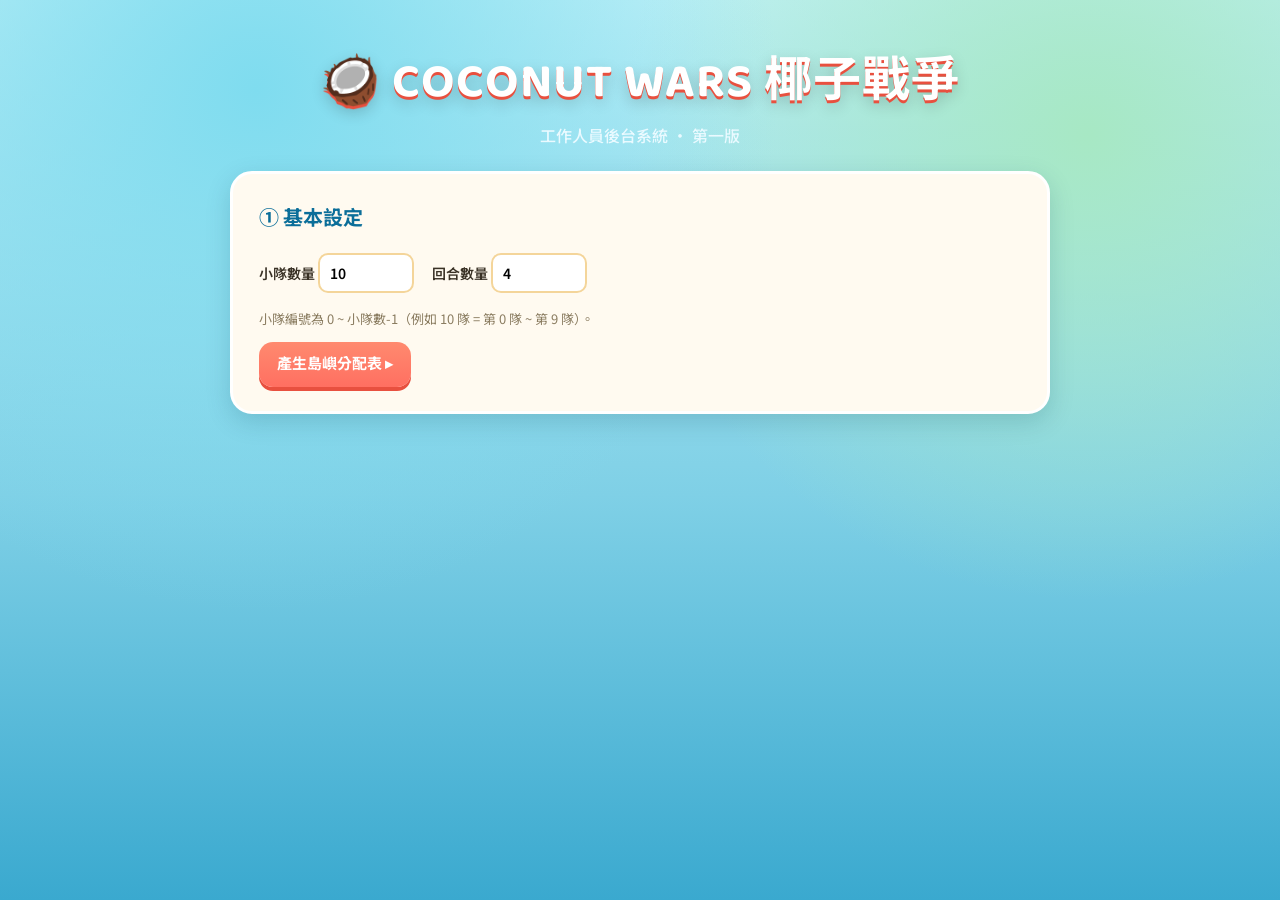
==== index.html @ 9699f63f "COCONUT WARS 椰子戰爭後台系統：可運作第一版 - 完整結算引擎（結盟合法集合、四階衝突裁決、開戰戰損、資源發放、利息與救濟） - 海島風情盤面：島嶼持續顯示佔領與兵力、地圖內沙灘兵營帳篷、" ====
<!DOCTYPE html>
<html lang="zh-Hant">
<head>
  <meta charset="UTF-8">
  <meta name="viewport" content="width=device-width, initial-scale=1.0">
  <title>🥥 COCONUT WARS 椰子戰爭 · 後台系統</title>
  <link rel="preconnect" href="https://fonts.googleapis.com">
  <link href="https://fonts.googleapis.com/css2?family=Baloo+2:wght@500;700;800&family=Noto+Sans+TC:wght@400;500;700&display=swap" rel="stylesheet">
  <link rel="stylesheet" href="assets/css/style.css">
</head>
<body>
  <div id="app"></div>
  <script type="module" src="assets/js/main.js"></script>
</body>
</html>
---- assets/css/style.css ----
/* =========================================================
   COCONUT WARS — 海島風情樣式
   ========================================================= */
:root {
  --sea-deep: #0b6e99;
  --sea: #1899c4;
  --sea-light: #58c4e0;
  --sand: #fdeecb;
  --sand-deep: #f4d59a;
  --coral: #ff6f61;
  --coral-deep: #e8503f;
  --leaf: #3cb371;
  --sun: #ffc23c;
  --ink: #3a3226;
  --card: #fffaf0;
  --shadow: 0 8px 24px rgba(11, 70, 90, .18);
  font-family: "Noto Sans TC", system-ui, sans-serif;
}

* { box-sizing: border-box; }
body {
  margin: 0;
  color: var(--ink);
  background:
    radial-gradient(circle at 20% 10%, #7fdcef 0%, transparent 40%),
    radial-gradient(circle at 85% 15%, #a7e8c4 0%, transparent 35%),
    linear-gradient(180deg, #bff0f7 0%, #7fd0e6 55%, #3aa9cf 100%);
  background-attachment: fixed;
  min-height: 100vh;
}
h1, h2, h3, .title, .btn { font-family: "Baloo 2", "Noto Sans TC", sans-serif; }

/* ---------- 通用 ---------- */
.btn {
  border: none; cursor: pointer; border-radius: 14px;
  padding: 10px 18px; font-size: 15px; font-weight: 700;
  background: #fff; color: var(--ink);
  box-shadow: 0 3px 0 rgba(0,0,0,.12); transition: transform .08s, filter .15s;
}
.btn:hover { filter: brightness(1.05); }
.btn:active { transform: translateY(2px); box-shadow: 0 1px 0 rgba(0,0,0,.12); }
.btn.primary { background: linear-gradient(180deg, #ff8a6f, var(--coral)); color: #fff; box-shadow: 0 4px 0 var(--coral-deep); }
.btn.big { font-size: 18px; padding: 14px 28px; margin-top: 18px; }
.btn.tpl { background: linear-gradient(180deg, #fff, #fff2d6); font-size: 14px; padding: 8px 12px; box-shadow: 0 3px 0 var(--sand-deep); }
.hidden { display: none !important; }

/* ---------- 設定畫面 ---------- */
.setup, .final { max-width: 860px; margin: 0 auto; padding: 32px 20px 80px; }
.title { text-align: center; font-size: clamp(30px, 5vw, 48px); color: #fff; margin: 8px 0 2px;
  text-shadow: 0 3px 0 var(--coral-deep), 0 6px 16px rgba(0,0,0,.2); letter-spacing: 1px; }
.subtitle { text-align: center; color: #eafaff; margin: 0 0 24px; font-weight: 500; }
.card {
  background: var(--card); border-radius: 22px; padding: 24px 26px; margin-bottom: 20px;
  box-shadow: var(--shadow); border: 3px solid #fff;
}
.card h2 { margin: 4px 0 14px; font-size: 20px; color: var(--sea-deep); }
.card .row { display: flex; gap: 18px; flex-wrap: wrap; margin-bottom: 16px; }
label { font-weight: 600; font-size: 14px; }
input, select {
  font: inherit; padding: 8px 10px; border-radius: 10px; border: 2px solid var(--sand-deep);
  background: #fff; margin-top: 4px; display: inline-block; max-width: 100%;
}
input[type=number] { width: 96px; }
.hint { font-size: 13px; color: #8a7c60; margin: 4px 0 14px; }

.assign-grid { display: grid; grid-template-columns: repeat(auto-fill, minmax(150px, 1fr)); gap: 12px; margin-bottom: 8px; }
.assign-item {
  background: #fff; border-radius: 16px; padding: 10px; text-align: center;
  border: 2px solid var(--sand-deep); box-shadow: 0 3px 8px rgba(0,0,0,.06);
}
.assign-item img { width: 64px; height: 64px; object-fit: contain; }
.assign-item.money, .assign-item.arsenal { background: #fff6e0; border-color: var(--sun); }
.ai-label { display: block; font-weight: 700; margin: 4px 0; }
.ai-note { font-size: 11px; color: #b58b2e; }
.assign-item select { width: 100%; }
.total-grid { display: grid; grid-template-columns: repeat(auto-fill, minmax(150px, 1fr)); gap: 10px; }
.total-item { display: flex; flex-direction: column; font-size: 13px; }

/* ---------- 遊戲主畫面 ---------- */
.topbar {
  display: flex; align-items: center; justify-content: space-between; gap: 16px;
  padding: 12px 22px; background: rgba(255,255,255,.85); backdrop-filter: blur(6px);
  position: sticky; top: 0; z-index: 50; box-shadow: 0 2px 12px rgba(0,0,0,.1);
}
.tb-left b { color: var(--coral-deep); }
.tb-mid { font-size: 15px; }
.tag { font-size: 12px; padding: 3px 8px; border-radius: 999px; margin-left: 8px; font-weight: 700; }
.tag.open { background: #d6f5e2; color: #1c8a4e; }
.tag.closed { background: #ffe0d8; color: var(--coral-deep); }

/* 單螢幕外框：不讓整頁捲動，改由側欄內部捲動 */
.app-shell { height: 100vh; display: flex; flex-direction: column; overflow: hidden; }
.app-shell .topbar { padding: 8px 18px; }

.layout { flex: 1; min-height: 0; display: grid; grid-template-columns: 1fr 360px; gap: 12px; padding: 10px; }
.view-display .layout { grid-template-columns: 1fr 320px; }
@media (max-width: 1000px) { .layout { grid-template-columns: 1fr; } }

/* 地圖 */
.board { position: relative; display: flex; align-items: center; justify-content: center; min-width: 0; min-height: 0; }
.sidebar { overflow-y: auto; min-height: 0; padding-right: 2px; }
.ocean {
  position: relative; width: 100%; aspect-ratio: 1 / 1;
  border-radius: 26px; overflow: hidden; border: 4px solid #fff;
  background:
    radial-gradient(circle at 30% 25%, rgba(255,255,255,.25) 0 3px, transparent 4px),
    radial-gradient(circle at 70% 60%, rgba(255,255,255,.2) 0 2px, transparent 3px),
    repeating-linear-gradient(115deg, rgba(255,255,255,.05) 0 20px, transparent 20px 42px),
    linear-gradient(180deg, #37b3d6, #1683ad 60%, #0d6d92);
  box-shadow: var(--shadow);
}
.island {
  position: absolute; transform: translate(-50%, -50%);
  width: calc(var(--u, 700px) * 0.15); text-align: center; cursor: default;
  transition: transform .12s;
}
.island:hover { transform: translate(-50%, -50%) scale(1.12); z-index: 20; }
.island.small { width: calc(var(--u, 700px) * 0.11); }
.island.money, .island.arsenal { width: calc(var(--u, 700px) * 0.13); }
.island img { width: 100%; filter: drop-shadow(0 6px 6px rgba(0,0,0,.28)); user-select: none; }
.island.locked img { filter: grayscale(1) brightness(.45) drop-shadow(0 4px 4px rgba(0,0,0,.4)); }
.isl-tag {
  display: inline-block; font-family: "Baloo 2"; font-weight: 700; font-size: 12px;
  background: #fff; color: var(--ink); padding: 1px 8px; border-radius: 999px;
  margin-top: -6px; box-shadow: 0 2px 4px rgba(0,0,0,.2); border: 2px solid var(--owner);
}
.isl-owner {
  display: inline-flex; align-items: center; gap: 3px; margin-top: 2px;
  font-family: "Baloo 2"; font-weight: 700; font-size: 11px;
  background: rgba(255,255,255,.92); color: var(--ink);
  padding: 1px 7px; border-radius: 999px; box-shadow: 0 2px 4px rgba(0,0,0,.25);
  border: 2px solid var(--owner); white-space: nowrap;
}
.isl-pop {
  position: absolute; bottom: 100%; left: 50%; transform: translateX(-50%);
  background: var(--ink); color: #fff; font-size: 12px; line-height: 1.5;
  padding: 8px 10px; border-radius: 10px; white-space: nowrap; opacity: 0; pointer-events: none;
  transition: opacity .15s; z-index: 30; margin-bottom: 6px;
}
.island:hover .isl-pop { opacity: 1; }

/* 側欄 */
.sidebar { display: flex; flex-direction: column; gap: 14px; }
.panel { background: var(--card); border-radius: 18px; padding: 14px 16px; box-shadow: var(--shadow); border: 3px solid #fff; }
.panel h3 { margin: 0 0 10px; font-size: 16px; color: var(--sea-deep); }

.rank-table { width: 100%; border-collapse: collapse; font-size: 13px; }
.rank-table th { text-align: left; color: #9a8a68; font-weight: 700; border-bottom: 2px solid var(--sand-deep); padding: 4px; }
.rank-table td { padding: 5px 4px; border-bottom: 1px dashed #eadfc4; }
.dot { display: inline-block; width: 10px; height: 10px; border-radius: 50%; margin-right: 5px; vertical-align: middle; }

.team-select { width: 100%; margin-bottom: 10px; font-weight: 700; }
.templates { display: flex; flex-wrap: wrap; gap: 6px; margin-bottom: 8px; }
.cmd-form { margin-top: 8px; }
.form-title { font-size: 13px; line-height: 1.7; margin-bottom: 4px; }
.frow { display: flex; flex-wrap: wrap; gap: 8px; align-items: flex-end; margin: 6px 0; }
.frow label { font-size: 12px; display: flex; flex-direction: column; }
.frow input[type=number] { width: 84px; }
.chk-label { font-size: 12px; font-weight: 700; }
.chks { display: inline-flex; flex-wrap: wrap; gap: 4px; }
.chk { background: #fff; border: 2px solid var(--sand-deep); border-radius: 8px; padding: 2px 6px; font-size: 12px; cursor: pointer; }
.add-cmd { margin-top: 6px; font-size: 13px; padding: 7px 14px; }

.cmd-list { margin-top: 10px; }
.cl-head { font-size: 12px; color: #9a8a68; margin-bottom: 4px; }
.cl-item { display: flex; justify-content: space-between; align-items: center; gap: 8px;
  background: #fff; border-radius: 10px; padding: 6px 10px; margin-bottom: 5px; font-size: 13px; box-shadow: 0 2px 5px rgba(0,0,0,.05); }
.cl-item .del { border: none; background: #ffe0d8; color: var(--coral-deep); border-radius: 8px; cursor: pointer; font-weight: 700; padding: 2px 8px; }

.flash { margin-top: 6px; font-size: 12px; color: var(--coral-deep); font-weight: 700; opacity: 0; transition: opacity .2s; }
.flash.show { opacity: 1; }

/* 結算紀錄 */
.log { max-height: 320px; overflow-y: auto; }
.log-h { font-weight: 700; font-size: 13px; margin: 8px 0 4px; color: var(--sea-deep); }
.log-line { font-size: 12.5px; line-height: 1.6; padding: 3px 6px; border-radius: 6px; }
.log-line:nth-child(even) { background: #fff4d9; }

/* 最終畫面 */
.podium { max-width: 480px; margin: 20px auto 0; }
.final-row {
  display: flex; align-items: center; gap: 12px; background: var(--card);
  border-radius: 16px; padding: 14px 18px; margin-bottom: 10px; border-left: 8px solid;
  box-shadow: var(--shadow); font-size: 18px;
}
.fr-medal { font-size: 24px; width: 34px; }
.fr-name { font-weight: 700; }
.fr-score { margin-left: auto; font-family: "Baloo 2"; font-weight: 800; color: var(--coral-deep); }
.final .btn { display: block; margin: 24px auto 0; }

/* ---------- 地圖下方沙灘 + 兵營帳篷 ---------- */
.beach {
  position: absolute; left: 0; right: 0; bottom: 0; height: 27%;
  background:
    radial-gradient(circle at 12% 60%, rgba(255,255,255,.35) 0 3px, transparent 4px),
    radial-gradient(circle at 78% 45%, rgba(255,255,255,.3) 0 2px, transparent 3px),
    linear-gradient(180deg, rgba(88,196,224,.15) 0%, #f6dca0 16%, #eec981 100%);
  border-top: 3px dashed rgba(255,255,255,.6);
  display: flex; flex-direction: column; justify-content: flex-end; padding: 0 2% 2.4%;
}
.beach-label { font-family: "Baloo 2"; font-weight: 800; color: #7a5a1e; font-size: 15px; margin: 0 0 6px 6px; text-shadow: 0 1px 0 rgba(255,255,255,.6); }
.hut-row { display: flex; gap: 1%; justify-content: space-between; align-items: flex-end; }
.hut { flex: 1; min-width: 0; text-align: center; position: relative; transition: transform .12s; }
.hut:hover { transform: translateY(-5px); }
.hut-roof {
  width: 0; height: 0; margin: 0 auto;
  border-left: 26px solid transparent; border-right: 26px solid transparent;
  border-bottom: 20px solid var(--c);
  filter: drop-shadow(0 2px 2px rgba(0,0,0,.25));
}
.hut-body {
  background: #fffaf0; border: 2.5px solid var(--c); border-top: none;
  border-radius: 0 0 9px 9px; padding: 3px 2px 5px; margin: 0 auto; max-width: 56px;
  display: flex; flex-direction: column; line-height: 1.15; box-shadow: 0 3px 0 rgba(0,0,0,.1);
}
.hut-team { font-family: "Baloo 2"; font-weight: 800; font-size: 15px; color: var(--c); }
.hut-troops { font-family: "Baloo 2"; font-weight: 700; font-size: 11px; color: var(--coral-deep); }

/* ---------- 指令輸入（選 + 打 同時顯示）---------- */
.mode-pick, .mode-type { background: #fff8e6; border: 2px solid var(--sand-deep); border-radius: 12px; padding: 8px 10px; margin-top: 8px; }
.mode-cap { font-family: "Baloo 2"; font-weight: 800; font-size: 12px; color: var(--sea-deep); margin-bottom: 6px; }
.type-row { display: flex; gap: 6px; align-items: center; }
.cmd-typed { flex: 1; min-width: 0; font-size: 15px; padding: 8px 10px; border-radius: 10px; border: 2px solid var(--sea-light); }
.type-row .btn { white-space: nowrap; }
.add-sel, .add-typed { margin-top: 6px; font-size: 13px; padding: 6px 12px; }
.type-row .add-typed { margin-top: 0; }

.btn.ghost { background: #fff; color: var(--sea-deep); box-shadow: 0 3px 0 var(--sand-deep); }

/* ---------- 播放視窗等待畫面 ---------- */
.waiting { flex: 1; display: flex; align-items: center; justify-content: center; }
.waiting-inner { text-align: center; }
.wait-emoji { font-size: 72px; animation: bob 2s ease-in-out infinite; }
@keyframes bob { 0%,100% { transform: translateY(0); } 50% { transform: translateY(-12px); } }

/* ---------- 播放視窗：加大字級 ---------- */
.view-display .isl-tag { font-size: 13px; }
.view-display .isl-owner { font-size: 12px; }
.view-display .panel h3 { font-size: 18px; }
.view-display .rank-table { font-size: 15px; }
.view-display .beach-label { font-size: 17px; }
.view-display .hut-team { font-size: 16px; }
.form-title code { background: #fff; border: 1px solid var(--sand-deep); border-radius: 6px; padding: 1px 6px; font-size: 12px; }
.ref { margin-top: 10px; font-size: 12px; }
.ref summary { cursor: pointer; color: var(--sea-deep); font-weight: 700; }
.ref-body { margin-top: 6px; line-height: 1.8; color: #6a5f48; background: #fff8e6; border-radius: 10px; padding: 8px 10px; }

/* ---------- 結算動畫 ---------- */
.anim-overlay { position: fixed; inset: 0; z-index: 999; pointer-events: none; overflow: hidden; }
.phase-banner {
  position: fixed; top: 76px; left: 50%; transform: translateX(-50%) translateY(-20px);
  font-family: "Baloo 2"; font-weight: 800; font-size: 22px; color: #fff;
  padding: 10px 30px; border-radius: 999px; box-shadow: 0 8px 24px rgba(0,0,0,.3);
  opacity: 0; transition: opacity .3s, transform .3s; letter-spacing: 1px;
}
.phase-banner.show { opacity: 1; transform: translateX(-50%) translateY(0); }

/* 結算實況跑馬燈（顯示在動畫上層，主控台與播放視窗都會出現）*/
.anim-feed {
  position: fixed; left: 20px; bottom: 20px; z-index: 1002;
  width: min(380px, 42vw); max-height: 46vh; display: flex; flex-direction: column;
  background: rgba(24, 34, 40, .9); color: #fff; border-radius: 16px;
  box-shadow: 0 10px 30px rgba(0,0,0,.35); border: 2px solid rgba(255,255,255,.15);
  backdrop-filter: blur(4px); overflow: hidden; pointer-events: none;
}
.feed-title {
  font-family: "Baloo 2"; font-weight: 800; font-size: 15px; padding: 9px 14px;
  background: rgba(255,255,255,.1); letter-spacing: 1px; flex: 0 0 auto;
}
.feed-body { overflow-y: auto; padding: 6px 12px 10px; scroll-behavior: smooth; }
.feed-group { opacity: 0; transform: translateY(8px); transition: opacity .4s, transform .4s; margin-top: 8px; }
.feed-group.show { opacity: 1; transform: translateY(0); }
.feed-h { font-family: "Baloo 2"; font-weight: 800; font-size: 13.5px; margin: 2px 0 3px; }
.feed-line { font-size: 13px; line-height: 1.55; padding: 2px 4px; border-radius: 6px; }
.feed-line:nth-child(even) { background: rgba(255,255,255,.06); }

.token {
  position: fixed; transform: translate(-50%, -50%); z-index: 1000;
  display: flex; flex-direction: column; align-items: center; line-height: 1;
  transition: left 1.3s cubic-bezier(.4,.05,.35,1), top 1.3s cubic-bezier(.4,.05,.35,1), opacity .4s, transform .4s;
  filter: drop-shadow(0 3px 4px rgba(0,0,0,.35));
}
.token .tok-icon { font-size: 26px; }
.token b {
  font-family: "Baloo 2"; font-size: 11px; color: #fff; background: var(--c);
  padding: 0 6px; border-radius: 999px; margin-top: -3px; box-shadow: 0 1px 3px rgba(0,0,0,.4);
}

.flag-pop {
  position: fixed; transform: translate(-50%, -10px) scale(.3); z-index: 1000;
  font-size: 30px; opacity: 0; transition: transform .4s cubic-bezier(.2,1.6,.5,1), opacity .3s;
  display: flex; flex-direction: column; align-items: center; line-height: 1;
}
.flag-pop.show { transform: translate(-50%, -46px) scale(1); opacity: 1; }
.flag-pop b { font-family: "Baloo 2"; font-size: 12px; color: #fff; background: var(--c); padding: 0 6px; border-radius: 999px; margin-top: -6px; }

.clash {
  position: fixed; transform: translate(-50%, -50%) scale(.2); z-index: 1001;
  font-size: 60px; opacity: 0; transition: transform .35s cubic-bezier(.2,1.6,.5,1), opacity .35s;
}
.clash.show { transform: translate(-50%, -50%) scale(1.15); opacity: 1; }

.coconut-rise {
  position: fixed; transform: translate(-50%, -50%); z-index: 1000;
  font-family: "Baloo 2"; font-weight: 800; font-size: 18px; color: #7a5a1e;
  background: rgba(255,255,255,.9); padding: 2px 10px; border-radius: 999px;
  box-shadow: 0 3px 8px rgba(0,0,0,.2); opacity: 0; transition: transform 1.2s ease-out, opacity 1.2s;
}
.coconut-rise.show { transform: translate(-50%, -130%); opacity: 1; }

.btn:disabled { filter: grayscale(.5) brightness(.9); cursor: default; }
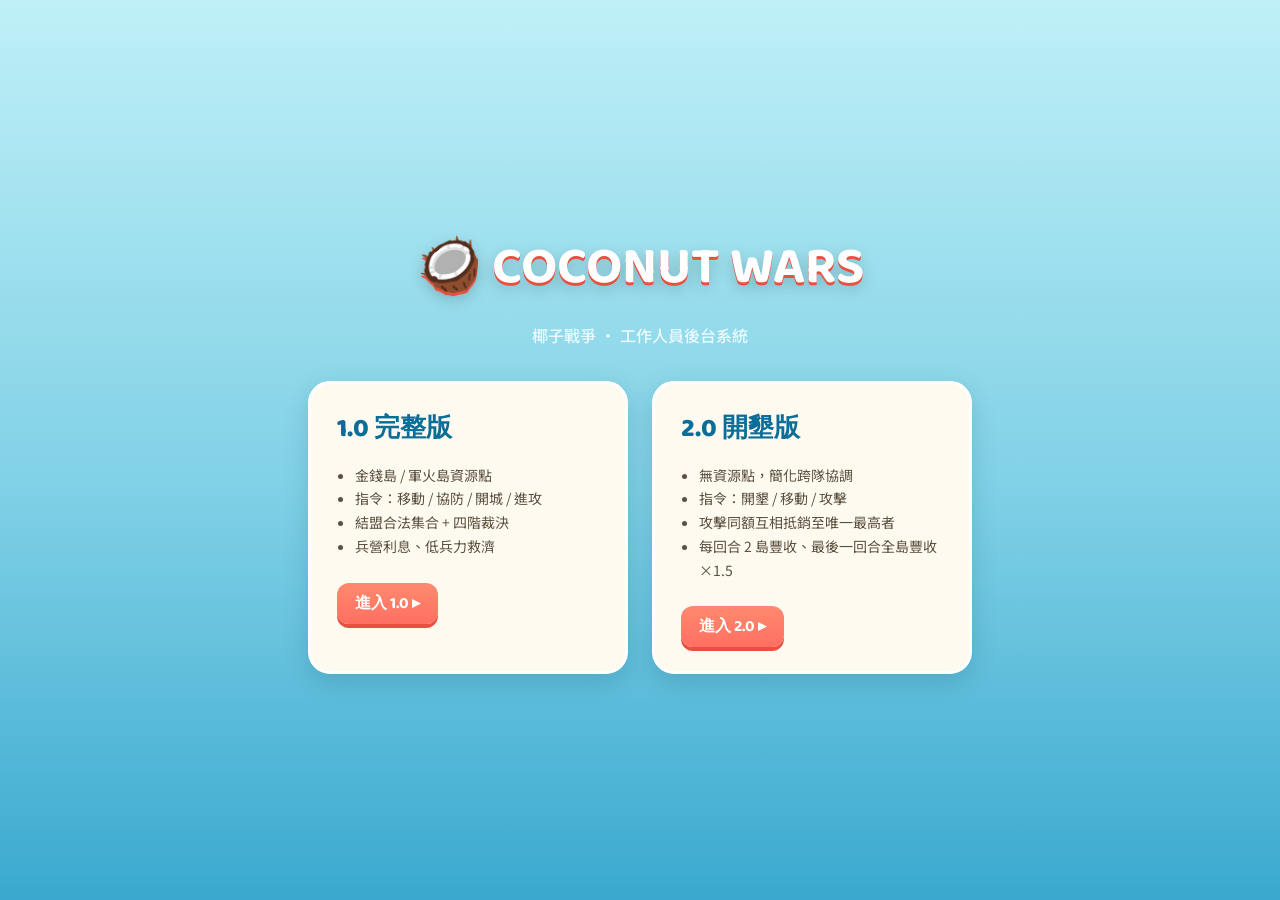
==== commit 603ffae3: "分版本 1.0/2.0，新增 2.0 開墾版 - 專案改為 1.0/（完整版，原封不動）與 2.0/（開墾版），加根目錄版本選擇頁 - 2.0：移除金錢島/軍火島與協防結盟，指令改為 開墾/移動/攻擊" ====
--- a/index.html
+++ b/index.html
@@ -3,13 +3,55 @@
 <head>
   <meta charset="UTF-8">
   <meta name="viewport" content="width=device-width, initial-scale=1.0">
-  <title>🥥 COCONUT WARS 椰子戰爭 · 後台系統</title>
-  <link rel="preconnect" href="https://fonts.googleapis.com">
+  <title>🥥 COCONUT WARS · 版本選擇</title>
   <link href="https://fonts.googleapis.com/css2?family=Baloo+2:wght@500;700;800&family=Noto+Sans+TC:wght@400;500;700&display=swap" rel="stylesheet">
-  <link rel="stylesheet" href="assets/css/style.css">
+  <style>
+    * { box-sizing: border-box; }
+    body {
+      margin: 0; min-height: 100vh; font-family: "Noto Sans TC", sans-serif; color: #3a3226;
+      display: flex; flex-direction: column; align-items: center; justify-content: center; gap: 28px; padding: 40px 20px;
+      background: linear-gradient(180deg, #bff0f7 0%, #7fd0e6 55%, #3aa9cf 100%);
+    }
+    h1 { font-family: "Baloo 2"; font-size: clamp(30px, 6vw, 52px); color: #fff; margin: 0;
+      text-shadow: 0 3px 0 #e8503f, 0 6px 16px rgba(0,0,0,.2); }
+    .sub { color: #eafaff; margin: -14px 0 6px; font-weight: 500; }
+    .cards { display: flex; gap: 24px; flex-wrap: wrap; justify-content: center; }
+    .card {
+      display: block; width: 320px; background: #fffaf0; border-radius: 22px; padding: 24px 26px;
+      text-decoration: none; color: inherit; border: 3px solid #fff; box-shadow: 0 8px 24px rgba(11,70,90,.18);
+      transition: transform .12s, box-shadow .12s;
+    }
+    .card:hover { transform: translateY(-6px); box-shadow: 0 14px 32px rgba(11,70,90,.28); }
+    .ver { font-family: "Baloo 2"; font-weight: 800; font-size: 26px; color: #0b6e99; }
+    .card ul { padding-left: 18px; line-height: 1.7; font-size: 14px; color: #5a5040; }
+    .go { display: inline-block; margin-top: 10px; font-family: "Baloo 2"; font-weight: 700;
+      background: linear-gradient(180deg, #ff8a6f, #ff6f61); color: #fff; padding: 8px 18px; border-radius: 12px; box-shadow: 0 4px 0 #e8503f; }
+  </style>
 </head>
 <body>
-  <div id="app"></div>
-  <script type="module" src="assets/js/main.js"></script>
+  <h1>🥥 COCONUT WARS</h1>
+  <p class="sub">椰子戰爭 · 工作人員後台系統</p>
+  <div class="cards">
+    <a class="card" href="1.0/index.html">
+      <div class="ver">1.0 完整版</div>
+      <ul>
+        <li>金錢島 / 軍火島資源點</li>
+        <li>指令：移動 / 協防 / 開城 / 進攻</li>
+        <li>結盟合法集合 + 四階裁決</li>
+        <li>兵營利息、低兵力救濟</li>
+      </ul>
+      <span class="go">進入 1.0 ▸</span>
+    </a>
+    <a class="card" href="2.0/index.html">
+      <div class="ver">2.0 開墾版</div>
+      <ul>
+        <li>無資源點，簡化跨隊協調</li>
+        <li>指令：開墾 / 移動 / 攻擊</li>
+        <li>攻擊同額互相抵銷至唯一最高者</li>
+        <li>每回合 2 島豐收、最後一回合全島豐收 ×1.5</li>
+      </ul>
+      <span class="go">進入 2.0 ▸</span>
+    </a>
+  </div>
 </body>
 </html>
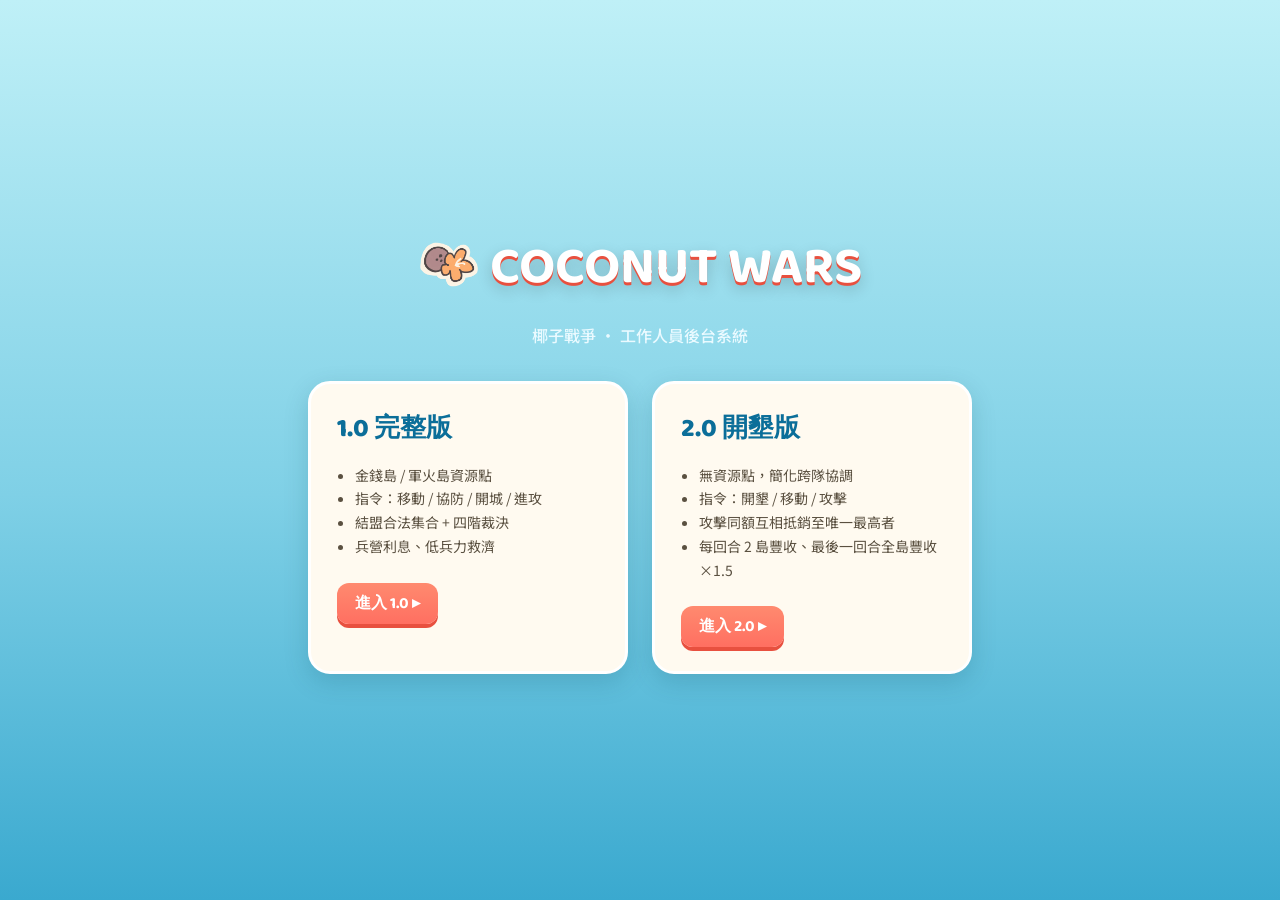
==== commit 40dc0d75: "2.0 首頁椰子改用圖片素材；修正島嶼產出椰子被壓扁 - index.html：版本選擇頁 <h1> 的 🥥 改用 coconut.png - style.css：.island img → .isl" ====
--- a/index.html
+++ b/index.html
@@ -14,6 +14,7 @@
     }
     h1 { font-family: "Baloo 2"; font-size: clamp(30px, 6vw, 52px); color: #fff; margin: 0;
       text-shadow: 0 3px 0 #e8503f, 0 6px 16px rgba(0,0,0,.2); }
+    h1 img { height: 0.9em; width: auto; vertical-align: -0.12em; }
     .sub { color: #eafaff; margin: -14px 0 6px; font-weight: 500; }
     .cards { display: flex; gap: 24px; flex-wrap: wrap; justify-content: center; }
     .card {
@@ -29,7 +30,7 @@
   </style>
 </head>
 <body>
-  <h1>🥥 COCONUT WARS</h1>
+  <h1><img src="2.0/assets/img/coconut.png" alt=""> COCONUT WARS</h1>
   <p class="sub">椰子戰爭 · 工作人員後台系統</p>
   <div class="cards">
     <a class="card" href="1.0/index.html">
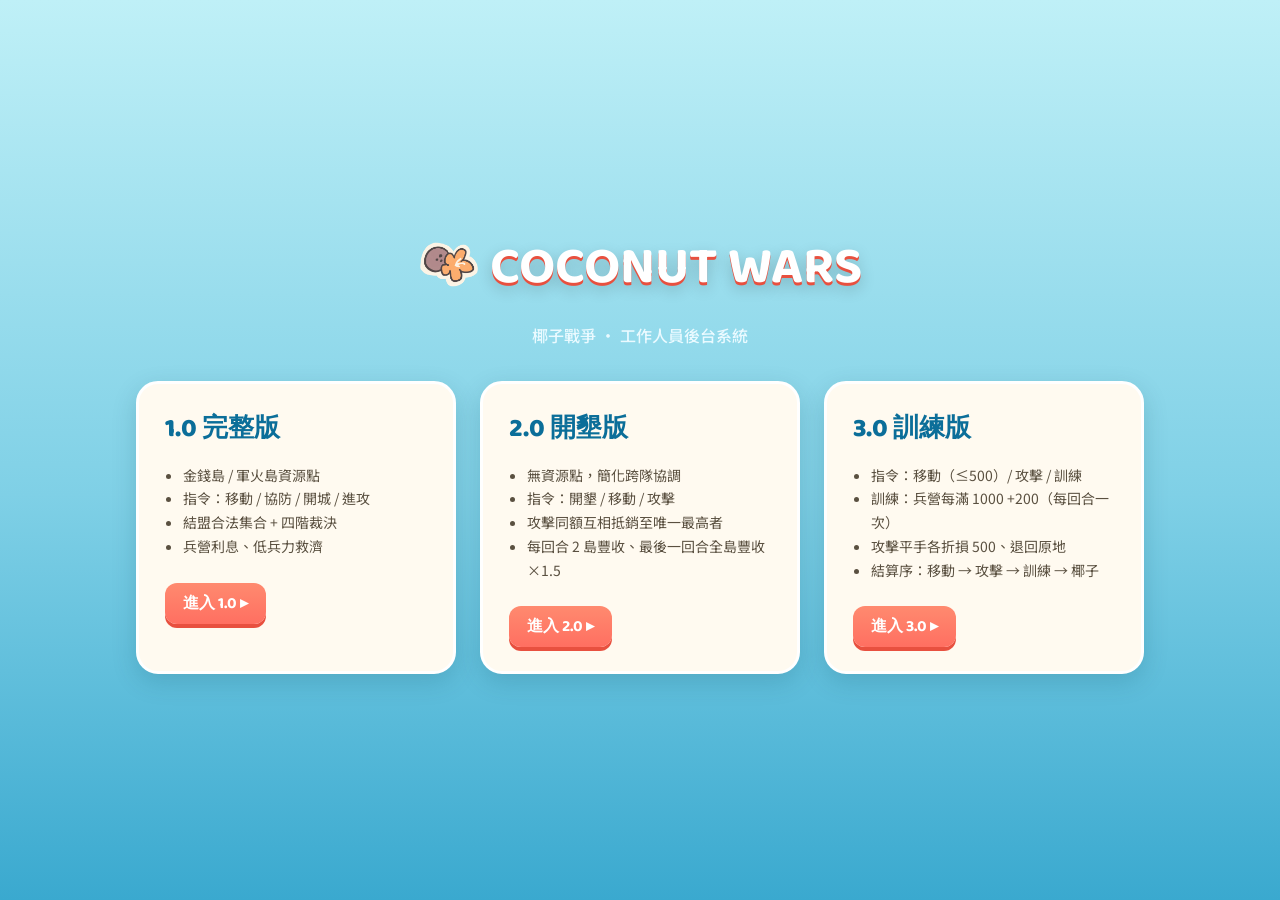
==== commit 598e928d: "新增 3.0 訓練版 + 2.0 版面放大微調 3.0（訓練版）： - 指令改為 移動 / 攻擊 / 訓練（移除開墾） - 移動每指令上限 500，第一回合不限；攻擊平手各折損 500、退回原出發地 " ====
--- a/index.html
+++ b/index.html
@@ -53,6 +53,16 @@
       </ul>
       <span class="go">進入 2.0 ▸</span>
     </a>
+    <a class="card" href="3.0/index.html">
+      <div class="ver">3.0 訓練版</div>
+      <ul>
+        <li>指令：移動（≤500）/ 攻擊 / 訓練</li>
+        <li>訓練：兵營每滿 1000 +200（每回合一次）</li>
+        <li>攻擊平手各折損 500、退回原地</li>
+        <li>結算序：移動 → 攻擊 → 訓練 → 椰子</li>
+      </ul>
+      <span class="go">進入 3.0 ▸</span>
+    </a>
   </div>
 </body>
 </html>
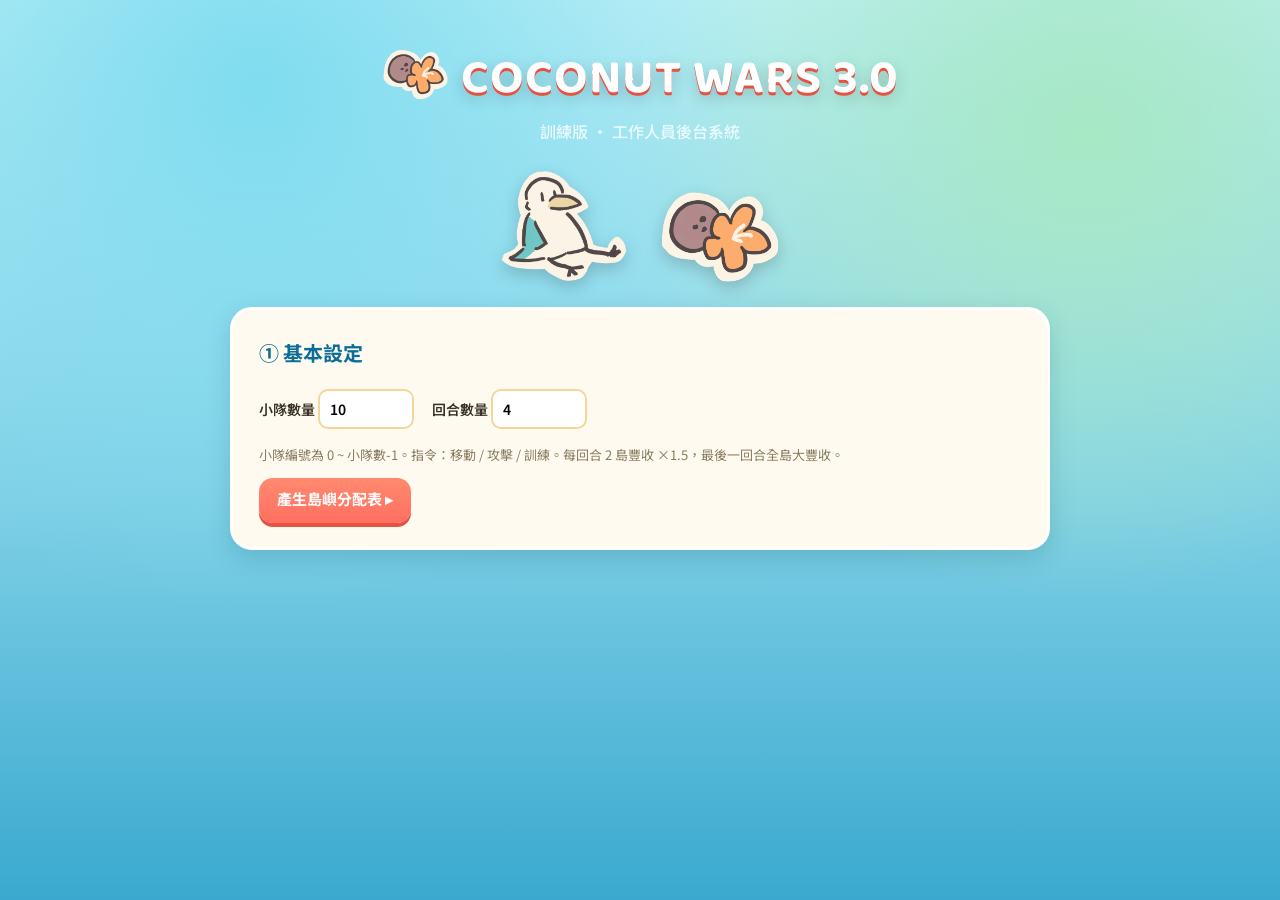
==== commit 6d08f805: "3.0 主持人步進結算模式 + 部署設定（首頁導向 3.0） - 結算改為主持人手動步進（空白鍵/下一步逐格揭曉），播放視窗同步 - 單島「對戰揭曉」大字卡（參戰兵力→逐步結果→佔領閃光） - 回合回" ====
--- a/index.html
+++ b/index.html
@@ -3,66 +3,18 @@
 <head>
   <meta charset="UTF-8">
   <meta name="viewport" content="width=device-width, initial-scale=1.0">
-  <title>🥥 COCONUT WARS · 版本選擇</title>
-  <link href="https://fonts.googleapis.com/css2?family=Baloo+2:wght@500;700;800&family=Noto+Sans+TC:wght@400;500;700&display=swap" rel="stylesheet">
+  <title>🥥 COCONUT WARS 3.0</title>
+  <meta http-equiv="refresh" content="0; url=3.0/">
+  <link rel="canonical" href="3.0/">
   <style>
-    * { box-sizing: border-box; }
-    body {
-      margin: 0; min-height: 100vh; font-family: "Noto Sans TC", sans-serif; color: #3a3226;
-      display: flex; flex-direction: column; align-items: center; justify-content: center; gap: 28px; padding: 40px 20px;
-      background: linear-gradient(180deg, #bff0f7 0%, #7fd0e6 55%, #3aa9cf 100%);
-    }
-    h1 { font-family: "Baloo 2"; font-size: clamp(30px, 6vw, 52px); color: #fff; margin: 0;
-      text-shadow: 0 3px 0 #e8503f, 0 6px 16px rgba(0,0,0,.2); }
-    h1 img { height: 0.9em; width: auto; vertical-align: -0.12em; }
-    .sub { color: #eafaff; margin: -14px 0 6px; font-weight: 500; }
-    .cards { display: flex; gap: 24px; flex-wrap: wrap; justify-content: center; }
-    .card {
-      display: block; width: 320px; background: #fffaf0; border-radius: 22px; padding: 24px 26px;
-      text-decoration: none; color: inherit; border: 3px solid #fff; box-shadow: 0 8px 24px rgba(11,70,90,.18);
-      transition: transform .12s, box-shadow .12s;
-    }
-    .card:hover { transform: translateY(-6px); box-shadow: 0 14px 32px rgba(11,70,90,.28); }
-    .ver { font-family: "Baloo 2"; font-weight: 800; font-size: 26px; color: #0b6e99; }
-    .card ul { padding-left: 18px; line-height: 1.7; font-size: 14px; color: #5a5040; }
-    .go { display: inline-block; margin-top: 10px; font-family: "Baloo 2"; font-weight: 700;
-      background: linear-gradient(180deg, #ff8a6f, #ff6f61); color: #fff; padding: 8px 18px; border-radius: 12px; box-shadow: 0 4px 0 #e8503f; }
+    body{margin:0;height:100vh;display:flex;align-items:center;justify-content:center;
+      font-family:system-ui,"Noto Sans TC",sans-serif;color:#0b6e99;
+      background:linear-gradient(180deg,#bff0f7,#7fd0e6 55%,#3aa9cf);}
+    a{color:#e8503f;font-weight:700}
   </style>
+  <script>location.replace('3.0/');</script>
 </head>
 <body>
-  <h1><img src="2.0/assets/img/coconut.png" alt=""> COCONUT WARS</h1>
-  <p class="sub">椰子戰爭 · 工作人員後台系統</p>
-  <div class="cards">
-    <a class="card" href="1.0/index.html">
-      <div class="ver">1.0 完整版</div>
-      <ul>
-        <li>金錢島 / 軍火島資源點</li>
-        <li>指令：移動 / 協防 / 開城 / 進攻</li>
-        <li>結盟合法集合 + 四階裁決</li>
-        <li>兵營利息、低兵力救濟</li>
-      </ul>
-      <span class="go">進入 1.0 ▸</span>
-    </a>
-    <a class="card" href="2.0/index.html">
-      <div class="ver">2.0 開墾版</div>
-      <ul>
-        <li>無資源點，簡化跨隊協調</li>
-        <li>指令：開墾 / 移動 / 攻擊</li>
-        <li>攻擊同額互相抵銷至唯一最高者</li>
-        <li>每回合 2 島豐收、最後一回合全島豐收 ×1.5</li>
-      </ul>
-      <span class="go">進入 2.0 ▸</span>
-    </a>
-    <a class="card" href="3.0/index.html">
-      <div class="ver">3.0 訓練版</div>
-      <ul>
-        <li>指令：移動（≤500）/ 攻擊 / 訓練</li>
-        <li>訓練：兵營每滿 1000 +200（每回合一次）</li>
-        <li>攻擊平手各折損 500、退回原地</li>
-        <li>結算序：移動 → 攻擊 → 訓練 → 椰子</li>
-      </ul>
-      <span class="go">進入 3.0 ▸</span>
-    </a>
-  </div>
+  <p>🥥 前往 COCONUT WARS 3.0… 若未自動跳轉，請點 <a href="3.0/">這裡</a>。</p>
 </body>
 </html>
